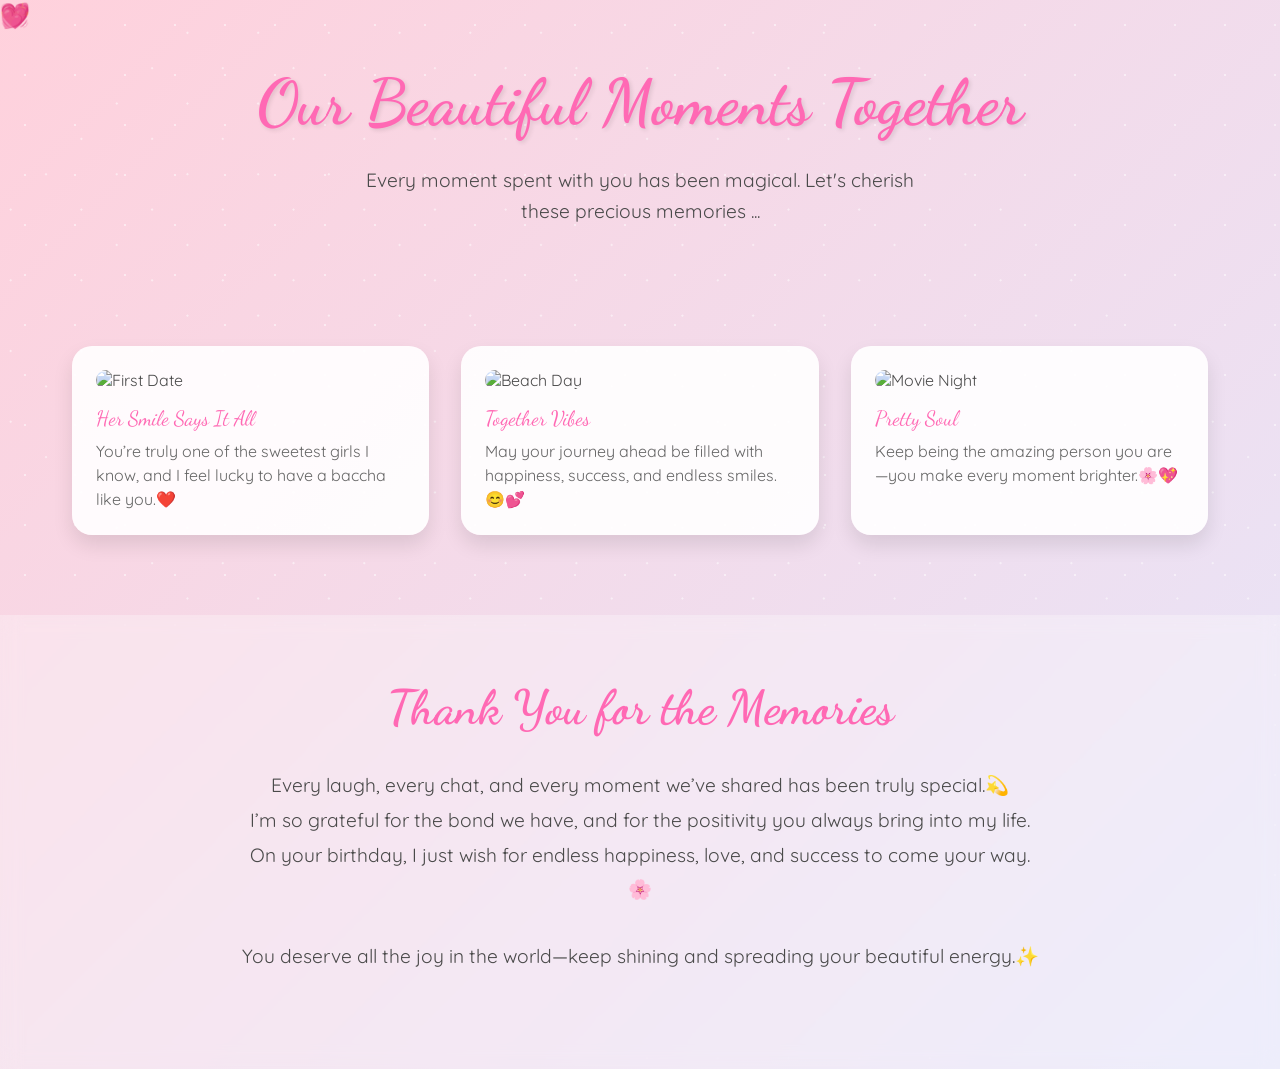
==== last.html @ c872e18d "update" ====
<!DOCTYPE html>
<html lang="en">

<head>
    <meta charset="UTF-8">
    <meta name="viewport" content="width=device-width, initial-scale=1.0">
    <title>Our Beautiful Memories ✨</title>
    <style>
        @import url('https://fonts.googleapis.com/css2?family=Dancing+Script:wght@700&family=Quicksand:wght@300;400;500;600&display=swap');

        * {
            margin: 0;
            padding: 0;
            box-sizing: border-box;
        }

        body {
            min-height: 100vh;
            background: linear-gradient(135deg,
                    #ffd1dc 0%,
                    #e6e6fa 25%,
                    #ffefd5 50%,
                    #e6e6fa 75%,
                    #ffd1dc 100%);
            background-size: 400% 400%;
            animation: gradientFlow 15s ease infinite;
            font-family: 'Quicksand', sans-serif;
            overflow-x: hidden;
            color: #4a4a4a;
        }

        @keyframes gradientFlow {
            0% {
                background-position: 0% 50%;
            }

            50% {
                background-position: 100% 50%;
            }

            100% {
                background-position: 0% 50%;
            }
        }

        /* Enhanced Sparkle Effect */
        .magic-sparkles {
            position: fixed;
            top: 0;
            left: 0;
            width: 100%;
            height: 100%;
            pointer-events: none;
            z-index: 1;
        }

        .sparkle {
            position: absolute;
            width: 6px;
            height: 6px;
            border-radius: 50%;
            background-color: white;
            animation: twinkle var(--duration, 4s) ease-in-out infinite;
            opacity: 0;
        }

        @keyframes twinkle {

            0%,
            100% {
                opacity: 0;
                transform: scale(0.5);
            }

            50% {
                opacity: 0.8;
                transform: scale(1);
            }
        }

        /* Generate 50 sparkles with different positions and animations */
        .magic-sparkles::before,
        .magic-sparkles::after {
            content: '';
            position: absolute;
            width: 100%;
            height: 100%;
            background-image: radial-gradient(circle, white 1px, transparent 1px);
            background-size: 50px 50px;
            animation: sparkleLayer 8s linear infinite;
            opacity: 0.5;
        }

        .magic-sparkles::after {
            animation-delay: -4s;
            transform: rotate(45deg);
        }

        @keyframes sparkleLayer {
            0% {
                transform: translateY(0);
            }

            100% {
                transform: translateY(-50px);
            }
        }

        /* Floating Hearts */
        .floating-hearts {
            position: fixed;
            width: 100%;
            height: 100%;
            pointer-events: none;
            z-index: 2;
        }

        .heart {
            position: absolute;
            font-size: 1.5rem;
            color: rgba(255, 105, 180, 0.6);
            animation: floatHeart var(--float-duration, 6s) ease-in-out infinite;
            animation-delay: var(--delay, 0s);
        }

        @keyframes floatHeart {
            0% {
                transform: translate(0, 100vh) rotate(0deg);
            }

            100% {
                transform: translate(var(--translate-x, 0), -100vh) rotate(360deg);
            }
        }

        /* Welcome Section */
        .welcome {
            text-align: center;
            padding: 4rem 2rem;
            position: relative;
            z-index: 3;
        }

        .welcome h1 {
            font-family: 'Dancing Script', cursive;
            font-size: 4rem;
            color: #ff69b4;
            text-shadow: 2px 2px 4px rgba(0, 0, 0, 0.1);
            animation: fadeInScale 2s ease;
        }

        .welcome p {
            font-size: 1.2rem;
            max-width: 600px;
            margin: 1.5rem auto;
            line-height: 1.6;
            animation: fadeIn 2s ease 0.5s both;
        }

        /* Enhanced Memory Cards */
        .memory-container {
            max-width: 1200px;
            margin: 0 auto;
            padding: 2rem;
            display: grid;
            grid-template-columns: repeat(auto-fit, minmax(300px, 1fr));
            gap: 2rem;
            z-index: 3;
            position: relative;
        }

        .memory-card {
            background: rgba(255, 255, 255, 0.9);
            border-radius: 20px;
            padding: 1.5rem;
            box-shadow: 0 10px 20px rgba(0, 0, 0, 0.1);
            transition: all 0.5s cubic-bezier(0.4, 0, 0.2, 1);
            position: relative;
            overflow: hidden;
        }

        .memory-card:hover {
            transform: translateY(-10px) scale(1.02);
            box-shadow: 0 15px 30px rgba(0, 0, 0, 0.15);
        }

        .memory-card::before {
            content: '';
            position: absolute;
            top: 0;
            left: 0;
            width: 100%;
            height: 100%;
            background: linear-gradient(45deg, transparent, rgba(255, 255, 255, 0.4), transparent);
            transform: translateX(-100%);
            transition: 0.5s;
        }

        .memory-card:hover::before {
            transform: translateX(100%);
        }

        .memory-img {
            width: 100%;
            height: 250px;
            object-fit: cover;
            border-radius: 15px;
            margin-bottom: 1rem;
            transition: transform 0.5s ease;
        }

        .memory-card:hover .memory-img {
            transform: scale(1.05);
        }

        .memory-date {
            font-family: 'Dancing Script', cursive;
            color: #ff69b4;
            font-size: 1.3rem;
            margin-bottom: 0.5rem;
        }

        .memory-caption {
            font-size: 1rem;
            line-height: 1.5;
            color: #666;
        }

        /* Final Message Section */
        .final-message {
            text-align: center;
            padding: 4rem 2rem;
            background: rgba(255, 255, 255, 0.3);
            backdrop-filter: blur(10px);
            margin-top: 3rem;
            position: relative;
            z-index: 3;
        }

        .final-message h2 {
            font-family: 'Dancing Script', cursive;
            font-size: 3rem;
            color: #ff69b4;
            margin-bottom: 2rem;
            animation: heartbeat 2s infinite;
        }

        @keyframes heartbeat {

            0%,
            100% {
                transform: scale(1);
            }

            50% {
                transform: scale(1.1);
            }
        }

        .final-message p {
            font-size: 1.2rem;
            max-width: 800px;
            margin: 0 auto 2rem;
            line-height: 1.8;
        }

        .goodbye-btn {
            display: inline-block;
            padding: 1rem 2rem;
            font-size: 1.2rem;
            background: linear-gradient(45deg, #ff69b4, #da70d6);
            color: white;
            border: none;
            border-radius: 50px;
            cursor: pointer;
            text-decoration: none;
            transition: all 0.3s ease;
            box-shadow: 0 5px 15px rgba(255, 105, 180, 0.4);
            animation: float 3s infinite ease-in-out;
        }

        .goodbye-btn:hover {
            transform: translateY(-5px);
            box-shadow: 0 8px 20px rgba(255, 105, 180, 0.6);
        }

        @keyframes float {

            0%,
            100% {
                transform: translateY(0);
            }

            50% {
                transform: translateY(-10px);
            }
        }

        /* Animations */
        @keyframes fadeInScale {
            0% {
                opacity: 0;
                transform: scale(0.8);
            }

            100% {
                opacity: 1;
                transform: scale(1);
            }
        }

        @keyframes fadeIn {
            0% {
                opacity: 0;
            }

            100% {
                opacity: 1;
            }
        }

        /* Generate Hearts */
        .js-generate-hearts {
            position: fixed;
            width: 100%;
            height: 100%;
            pointer-events: none;
            z-index: 2;
        }

        /* Custom Scrollbar */
        ::-webkit-scrollbar {
            width: 12px;
        }

        ::-webkit-scrollbar-track {
            background: rgba(255, 255, 255, 0.4);
        }

        ::-webkit-scrollbar-thumb {
            background: linear-gradient(45deg, #ff69b4, #da70d6);
            border-radius: 6px;
        }

        /* Responsive Design */
        @media (max-width: 768px) {
            .welcome h1 {
                font-size: 3rem;
            }

            .memory-container {
                grid-template-columns: 1fr;
            }

            .final-message h2 {
                font-size: 2.5rem;
            }
        }
    </style>
</head>

<body>
    <div class="magic-sparkles"></div>
    <div class="floating-hearts">
        <!-- Hearts will be generated via CSS -->
        <div class="heart" style="--float-duration: 6s; --delay: 0s; --translate-x: 20px;">💝</div>
        <div class="heart" style="--float-duration: 8s; --delay: 1s; --translate-x: -30px;">💖</div>
        <div class="heart" style="--float-duration: 7s; --delay: 2s; --translate-x: 40px;">💗</div>
        <div class="heart" style="--float-duration: 9s; --delay: 3s; --translate-x: -20px;">💓</div>
        <div class="heart" style="--float-duration: 5s; --delay: 4s; --translate-x: 30px;">💕</div>
    </div>

    <section class="welcome">
        <h1>Our Beautiful Moments Together</h1>
        <p>Every moment spent with you has been magical. Let's cherish these precious memories ...</p>
    </section>

    <div class="memory-container">
        <div class="memory-card">
            <img src="./d1.png" alt="First Date" class="memory-img">
            <div class="memory-date">Her Smile Says It All</div>
            <div class="memory-caption">You’re truly one of the sweetest girls I know, and I feel lucky to have a baccha
                like you.❤️</div>
        </div>
        <div class="memory-card">
            <img src="./d2.png" alt="Beach Day" class="memory-img">
            <div class="memory-date">Together Vibes</div>
            <div class="memory-caption">May your journey ahead be filled with happiness, success, and endless
                smiles.😊💕</div>
        </div>
        <div class="memory-card">
            <img src="./d3.jpeg" alt="Movie Night" class="memory-img">
            <div class="memory-date">Pretty Soul</div>
            <div class="memory-caption">Keep being the amazing person you are—you make every moment brighter.🌸💖</div>
        </div>
    </div>

    <section class="final-message">
        <h2>Thank You for the Memories</h2>
        <p>Every laugh, every chat, and every moment we’ve shared has been truly special.💫<br>
            I’m so grateful for the bond we have, and for the positivity you always bring into my life.<br>
            On your birthday, I just wish for endless happiness, love, and success to come your way.🌸</p>
        <p>You deserve all the joy in the world—keep shining and spreading your beautiful energy.✨</p>
    </section>
</body>

</html>
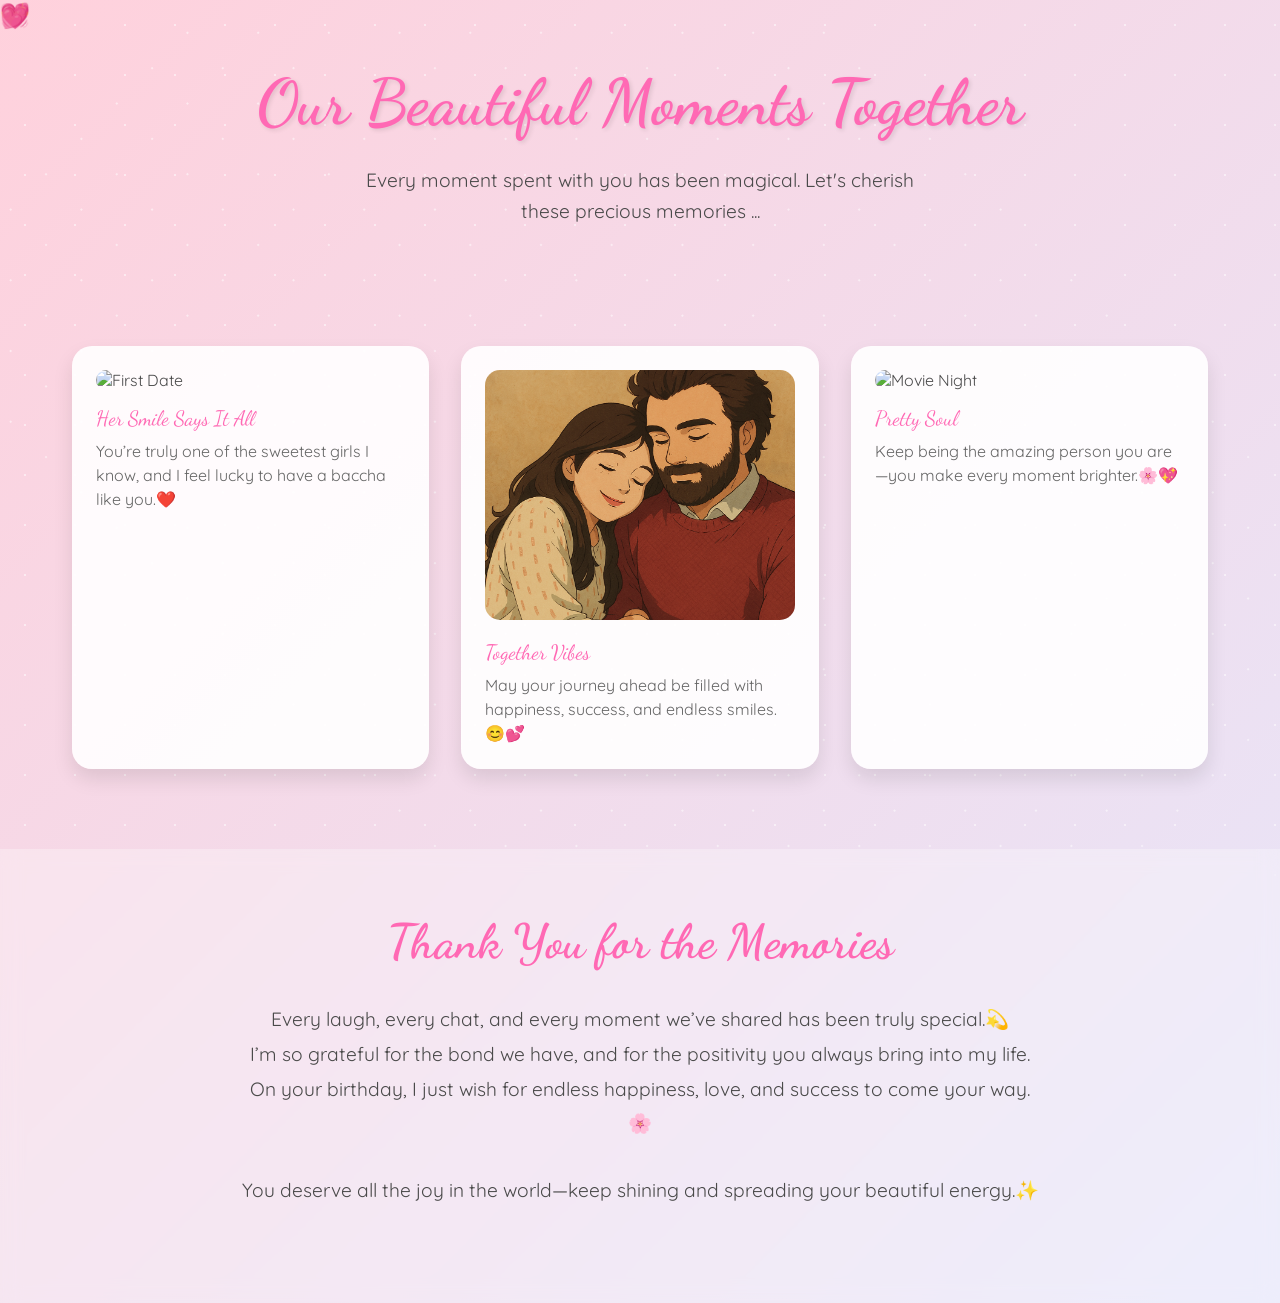
==== commit 74512b05: "update image name" ====
--- a/last.html
+++ b/last.html
@@ -383,13 +383,13 @@
                 like you.❤️</div>
         </div>
         <div class="memory-card">
-            <img src="./d2.png" alt="Beach Day" class="memory-img">
+            <img src="./d2.PNG" alt="Beach Day" class="memory-img">
             <div class="memory-date">Together Vibes</div>
             <div class="memory-caption">May your journey ahead be filled with happiness, success, and endless
                 smiles.😊💕</div>
         </div>
         <div class="memory-card">
-            <img src="./d3.jpeg" alt="Movie Night" class="memory-img">
+            <img src="./d3.JPEG" alt="Movie Night" class="memory-img">
             <div class="memory-date">Pretty Soul</div>
             <div class="memory-caption">Keep being the amazing person you are—you make every moment brighter.🌸💖</div>
         </div>
